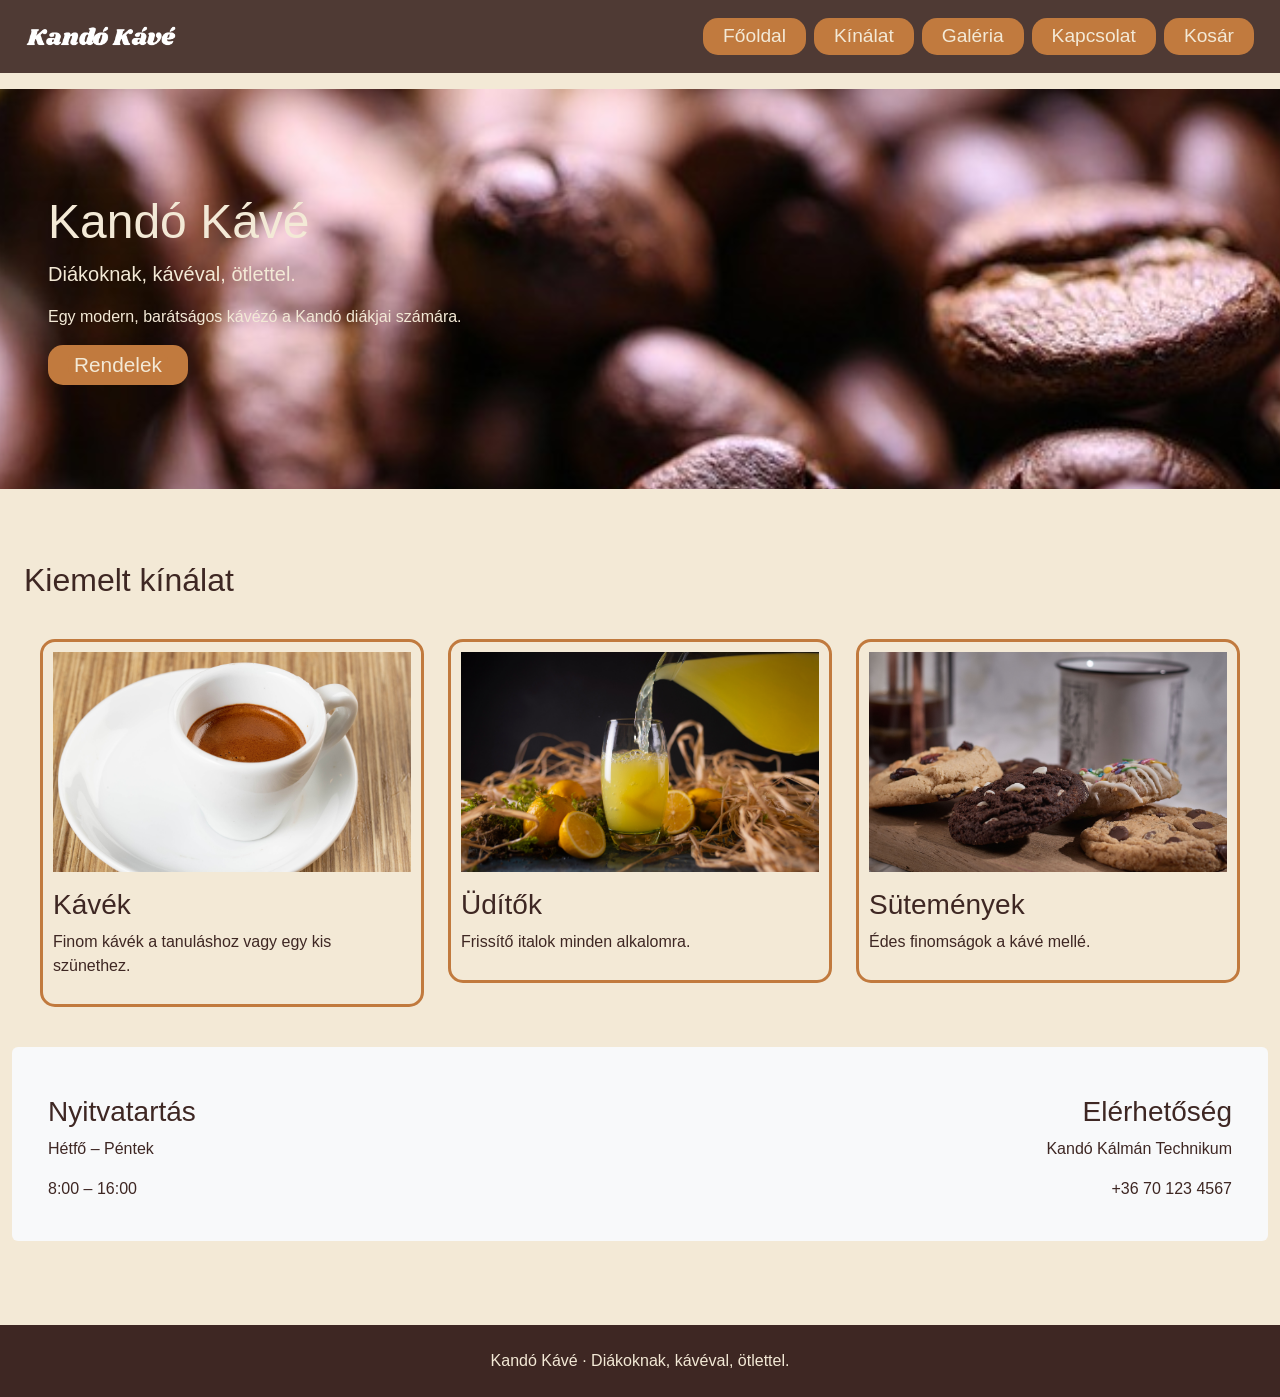
==== index.html @ 2fc1c1b0 "e534rzh" ====
<!DOCTYPE html>
<html lang="hu">

<head>
    <meta charset="UTF-8">
    <meta name="viewport" content="width=device-width, initial-scale=1">

    <title>Kandó Kávé</title>

    <!-- Bootstrap -->
    <link href="https://cdn.jsdelivr.net/npm/bootstrap@5.3.8/dist/css/bootstrap.min.css"
          rel="stylesheet">
          <link rel="stylesheet" href="style.css">

    <!-- Csak alap képbeállítás -->
    <style>
        .hero-img { height: 400px; object-fit: cover; }
        .card-img { height: 220px; object-fit: cover; }
    </style>
</head>

<body>

<!-- FEJLÉC + NAVIGÁCIÓ -->

<header>
    <nav class="navbar navbar-expand-lg navbar-dark">
        <div class="container-fluid px-3 py-2" id="logo">

            <a href="#home" class="navbar-brand me-0">
                <img src="./ikt_képek/Kando_Kave_3_atlatszo.png"
                     alt="Kandó Kávé logó"
                     width="150">
            </a>

            <button class="navbar-toggler" type="button"
                    data-bs-toggle="collapse"
                    data-bs-target="#mainNavbar"
                    aria-controls="mainNavbar"
                    aria-expanded="false"
                    aria-label="Navigáció megnyitása">
                <span class="navbar-toggler-icon"></span>
            </button>

            <div class="collapse navbar-collapse" id="mainNavbar">
                <div class="navbar-nav nav flex-column flex-lg-row align-items-center gap-2 ms-lg-auto">

                    <a href="#home">Főoldal</a>
                    <a href="#menu">Kínálat</a>
                    <a href="#gallery">Galéria</a>
                    <a href="#contact">Kapcsolat</a>
                    <a href="#order">Kosár</a>

                </div>
            </div>

        </div>
    </nav>
</header>

<main id="MainContent">

    <section id="home" class="container-fluid p-0">
        <div class="row align-items-center hero px-5">
            <h2>Az oldal betöltése...</h2>
        </div>
    </section>
</main>

<!-- LÁBLÉC -->

<footer class="container-fluid py-4">

    <p class="text-center mb-0">
        Kandó Kávé · Diákoknak, kávéval, ötlettel.
    </p>

</footer>
  <script src="script.js"></script>
</body>
</html>
---- style.css ----
body{
    background-color: #F3E9D6;
    color: #3E2723;
    font-family: 'Gill Sans', 'Gill Sans MT', Calibri, 'Trebuchet MS', sans-serif;
    margin: 0;
    padding: 0;
    width: 100%;
    left: 0;
    overflow-x: hidden;
}
*body {
box-sizing: border-box;
}
a{
    text-decoration: none;
    color: #C17A3E;
}
article{
    padding: 10px;
    border: #C17A3E 3px solid;
    border-radius: 15px;
}

header{
    background-color: rgba(62, 39, 35, 0.9); 
    color: #F3E9D6;
    margin: 0;
    padding: 0 10px;
    position: fixed;
    top: 0;
    left: 0;
    z-index: 1000;
    width: 100%;
}
a{
    font-size: 1.3rem;
}

.hero{
    background-image: url('ikt_képek/kep1.jpg');
    background-repeat: no-repeat;
    background-size: cover;
    height: 400px;
    color: #F3E9D6;
    background-blend-mode: color ;
}
.hero h1{
    color: #F3E9D6;
}
.hero a{
    border: 2px solid #C17A3E;
    border-radius: 15px;
    padding: 4px;
}
.hero a{
    color: #F3E9D6;
}
button{
    border: none;
    color: #F3E9D6;
    background-color: #C17A3E;
    border-radius: 15px;
    padding: 4px 20px;
    font-size: 1.2rem;
}
main{padding-top: 89px;
padding-bottom: 60px;}

#gallery img{
    margin: 10px;
    width: 100px;
    height: 300px;
    object-fit: cover;
    border-radius: 8px;
    position: relative;
    z-index: 1;
    cursor: pointer;
    transition: transform 0.35s ease,
                filter 0.35s ease;
}
#gallery:hover img:not(:hover){
    filter: blur(1px);
}
#gallery img:hover{
    transform: scale(1.05);
    z-index: 2;
}
footer{
    background-color: #3E2723;
    color: #F3E9D6;
    padding: 10px;
    margin-top: auto;
    flex-shrink: 0;
    bottom: 0;

}
.nav a{
    border: none;
    color: #F3E9D6;
    background-color: #C17A3E;
    border-radius: 15px;
    padding: 4px 20px;
    font-size: 1.2rem;
}
#logo{
    border: none;
}
.nav a:hover{
    background-color: #F3E9D6;
    color: #C17A3E;
}
.nav a:active{
    background-color: #F3E9D6;
    color: #C17A3E;
}
.nav a:focus{
    background-color: #F3E9D6;
    color: #C17A3E;
}
h1{
    font-size: 3rem;
    color: #C17A3E;
}
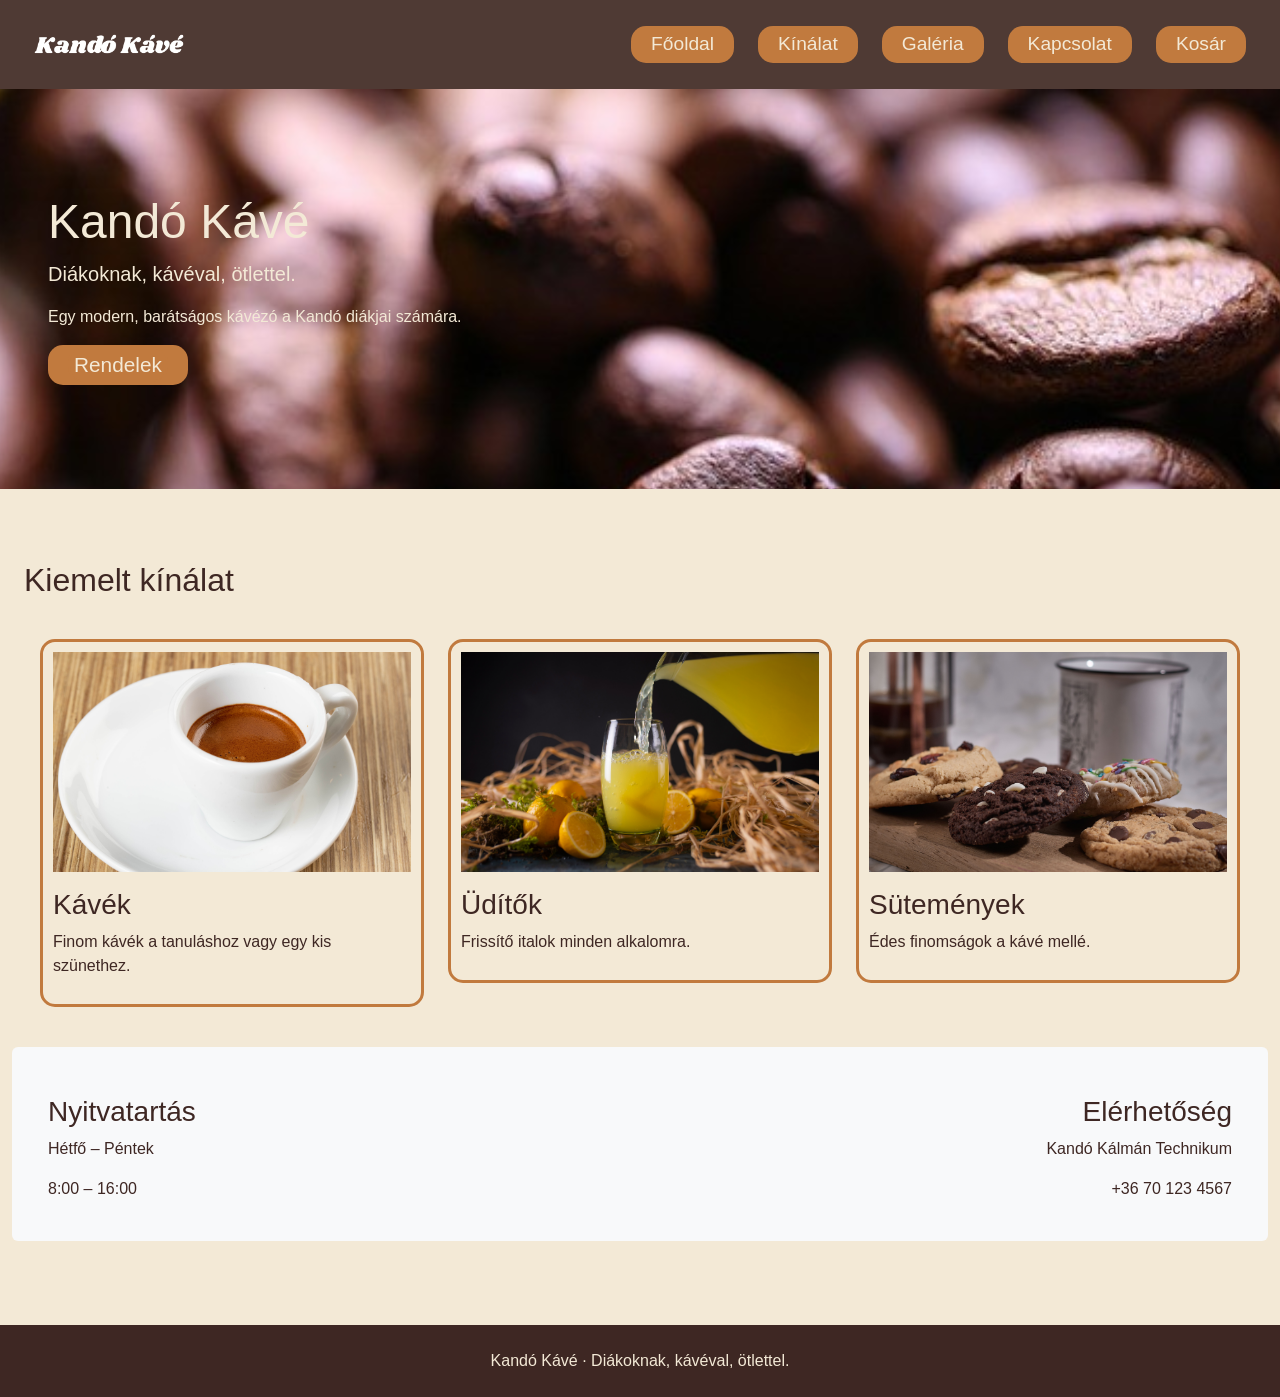
==== commit ff778154: "Add files via upload" ====
--- a/index.html
+++ b/index.html
@@ -24,36 +24,30 @@
 <!-- FEJLÉC + NAVIGÁCIÓ -->
 
 <header>
-    <nav class="navbar navbar-expand-lg navbar-dark">
-        <div class="container-fluid px-3 py-2" id="logo">
 
-            <a href="#home" class="navbar-brand me-0">
+    <nav class="navbar">
+
+        <div class="container-fluid px-4 py-3 d-flex align-items-center" id="logo">
+
+            
+            <a href="#home" class="navbar-brand me-5">
                 <img src="./ikt_képek/Kando_Kave_3_atlatszo.png"
                      alt="Kandó Kávé logó"
                      width="150">
             </a>
 
-            <button class="navbar-toggler" type="button"
-                    data-bs-toggle="collapse"
-                    data-bs-target="#mainNavbar"
-                    aria-controls="mainNavbar"
-                    aria-expanded="false"
-                    aria-label="Navigáció megnyitása">
-                <span class="navbar-toggler-icon"></span>
-            </button>
+            <!-- NAVIGÁCIÓ -->
+            <div class="d-flex align-items-center gap-4 flex-wrap nav">
 
-            <div class="collapse navbar-collapse" id="mainNavbar">
-                <div class="navbar-nav nav flex-column flex-lg-row align-items-center gap-2 ms-lg-auto">
-
+                <div class="d-flex align-items-center gap-4 flex-wrap">
                     <a href="#home">Főoldal</a>
                     <a href="#menu">Kínálat</a>
                     <a href="#gallery">Galéria</a>
                     <a href="#contact">Kapcsolat</a>
                     <a href="#order">Kosár</a>
+                </div>
 
-                </div>
             </div>
-
         </div>
     </nav>
 </header>
@@ -76,6 +70,6 @@
     </p>
 
 </footer>
-  <script src="script.js"></script>
+    <script src="script.js"></script>
 </body>
 </html>
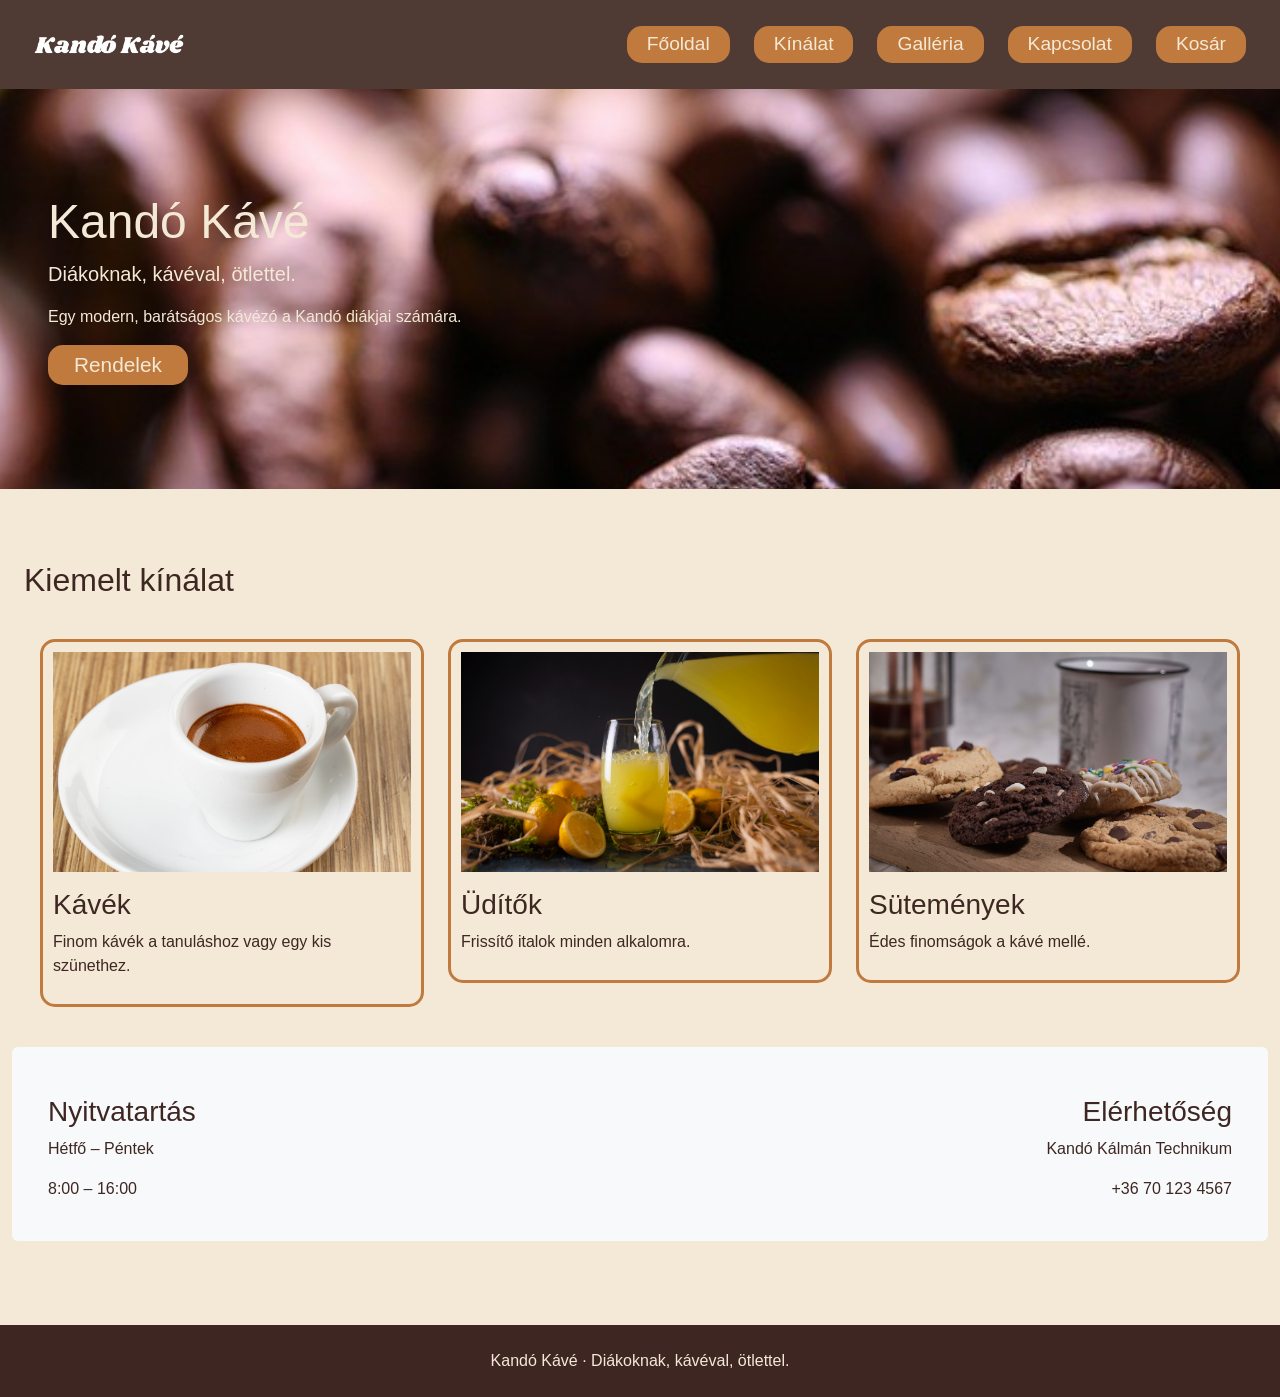
==== commit e9276584: "Correct spelling of 'Galéria' to 'Galléria'" ====
--- a/index.html
+++ b/index.html
@@ -42,7 +42,7 @@
                 <div class="d-flex align-items-center gap-4 flex-wrap">
                     <a href="#home">Főoldal</a>
                     <a href="#menu">Kínálat</a>
-                    <a href="#gallery">Galéria</a>
+                    <a href="#gallery">Galléria</a>
                     <a href="#contact">Kapcsolat</a>
                     <a href="#order">Kosár</a>
                 </div>
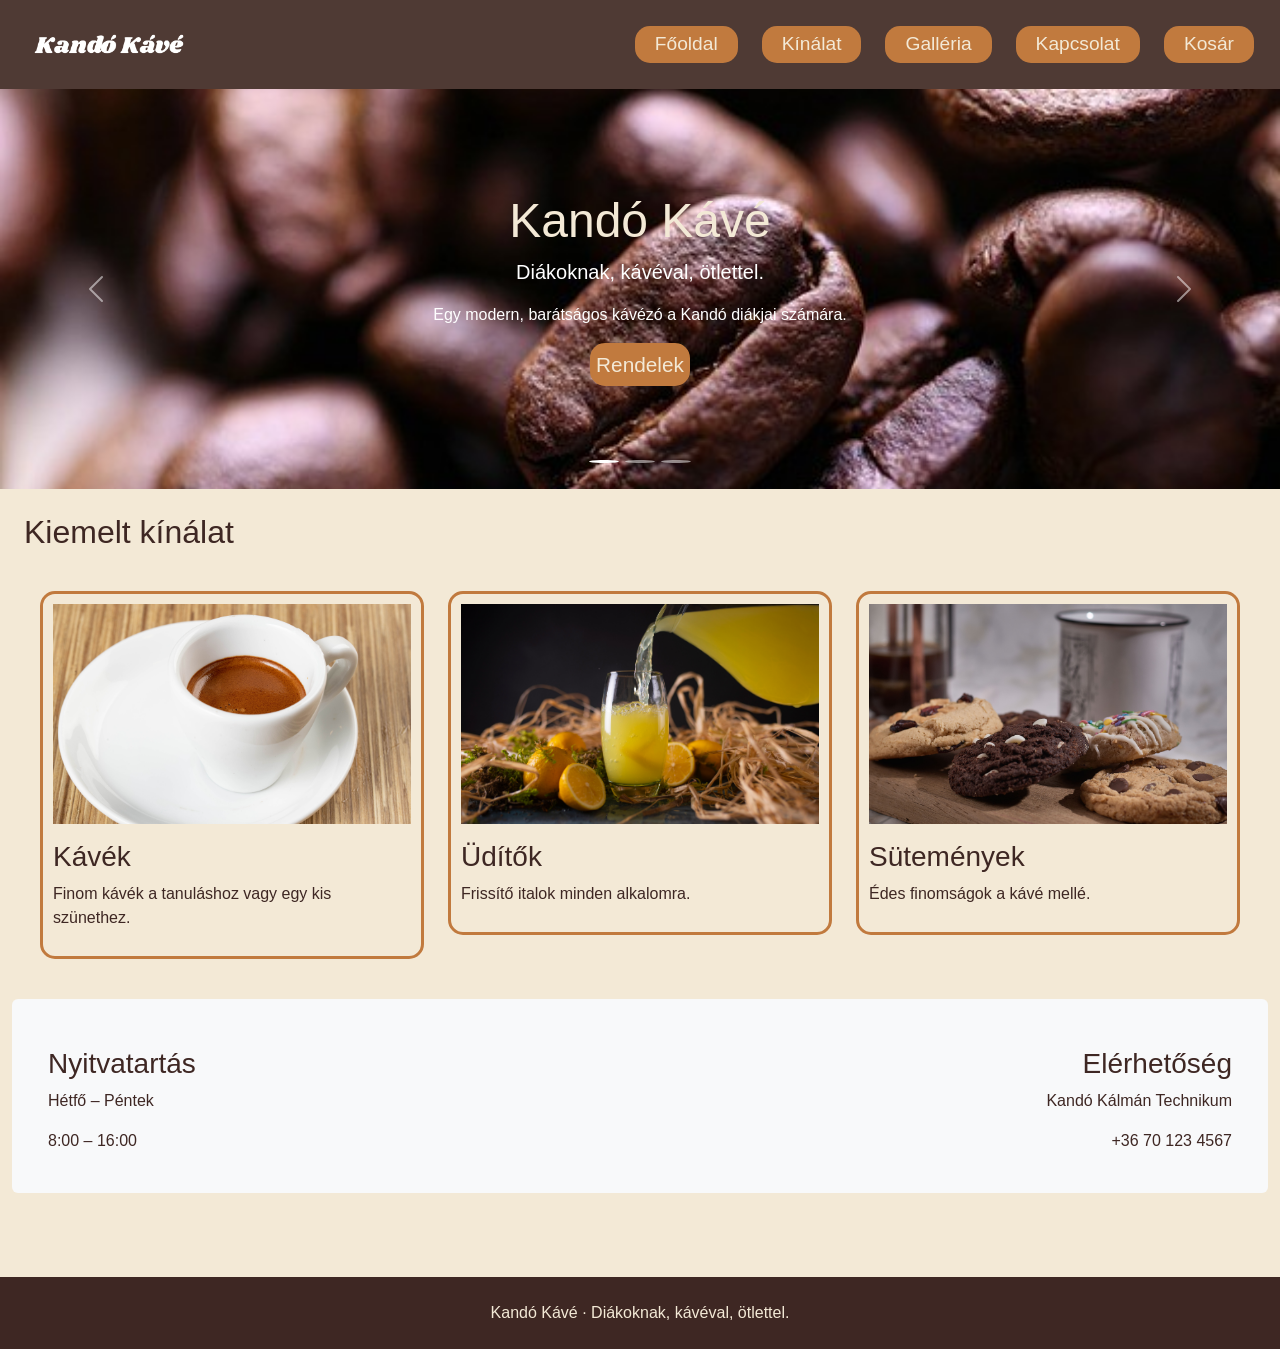
==== commit 5f56e1c4: "minden is" ====
--- a/index.html
+++ b/index.html
@@ -10,7 +10,7 @@
     <!-- Bootstrap -->
     <link href="https://cdn.jsdelivr.net/npm/bootstrap@5.3.8/dist/css/bootstrap.min.css"
           rel="stylesheet">
-          <link rel="stylesheet" href="style.css">
+    <link rel="stylesheet" href="style.css">
 
     <!-- Csak alap képbeállítás -->
     <style>
@@ -24,30 +24,36 @@
 <!-- FEJLÉC + NAVIGÁCIÓ -->
 
 <header>
+    <nav class="navbar navbar-expand-lg navbar-dark">
+        <div class="container-fluid px-3 py-2" id="logo">
 
-    <nav class="navbar">
-
-        <div class="container-fluid px-4 py-3 d-flex align-items-center" id="logo">
-
-            
-            <a href="#home" class="navbar-brand me-5">
+            <a href="#home" class="navbar-brand me-0 mx-2">
                 <img src="./ikt_képek/Kando_Kave_3_atlatszo.png"
                      alt="Kandó Kávé logó"
                      width="150">
             </a>
 
-            <!-- NAVIGÁCIÓ -->
-            <div class="d-flex align-items-center gap-4 flex-wrap nav">
+            <!-- Hamburger gomb -->
+            <button class="navbar-toggler" type="button"
+                    data-bs-toggle="collapse"
+                    data-bs-target="#mainNavbar"
+                    aria-controls="mainNavbar"
+                    aria-expanded="false"
+                    aria-label="Navigáció megnyitása">
+                <span class="navbar-toggler-icon"></span>
+            </button>
 
-                <div class="d-flex align-items-center gap-4 flex-wrap">
+            <!-- Lenyíló menü -->
+            <div class="collapse navbar-collapse" id="mainNavbar">
+                <div class="navbar-nav nav flex-column flex-lg-row align-items-center gap-2 gap-lg-4 ms-lg-auto">
                     <a href="#home">Főoldal</a>
                     <a href="#menu">Kínálat</a>
                     <a href="#gallery">Galléria</a>
                     <a href="#contact">Kapcsolat</a>
                     <a href="#order">Kosár</a>
                 </div>
+            </div>
 
-            </div>
         </div>
     </nav>
 </header>
@@ -70,6 +76,10 @@
     </p>
 
 </footer>
-    <script src="script.js"></script>
+
+<!-- Bootstrap JS (a hamburger menühöz kell) -->
+<script src="https://cdn.jsdelivr.net/npm/bootstrap@5.3.8/dist/js/bootstrap.bundle.min.js"></script>
+<!-- Saját JavaScript -->
+<script src="script.js"></script>
 </body>
-</html>
+</html>
--- a/style.css
+++ b/style.css
@@ -25,7 +25,7 @@
     background-color: rgba(62, 39, 35, 0.9); 
     color: #F3E9D6;
     margin: 0;
-    padding: 0 10px;
+    padding: 8px 10px;
     position: fixed;
     top: 0;
     left: 0;
@@ -35,24 +35,19 @@
 a{
     font-size: 1.3rem;
 }
-
-.hero{
-    background-image: url('ikt_képek/kep1.jpg');
-    background-repeat: no-repeat;
-    background-size: cover;
-    height: 400px;
-    color: #F3E9D6;
-    background-blend-mode: color ;
+.kepescucc{
+    
 }
-.hero h1{
+.kepescucc h1{
     color: #F3E9D6;
 }
-.hero a{
+.kepescucc a{
     border: 2px solid #C17A3E;
     border-radius: 15px;
     padding: 4px;
+    background-color: #C17A3E;
 }
-.hero a{
+.kepescucc a{
     color: #F3E9D6;
 }
 button{
@@ -121,3 +116,6 @@
     font-size: 3rem;
     color: #C17A3E;
 }
+.carousel .hero-img {
+    padding: 0;
+}
